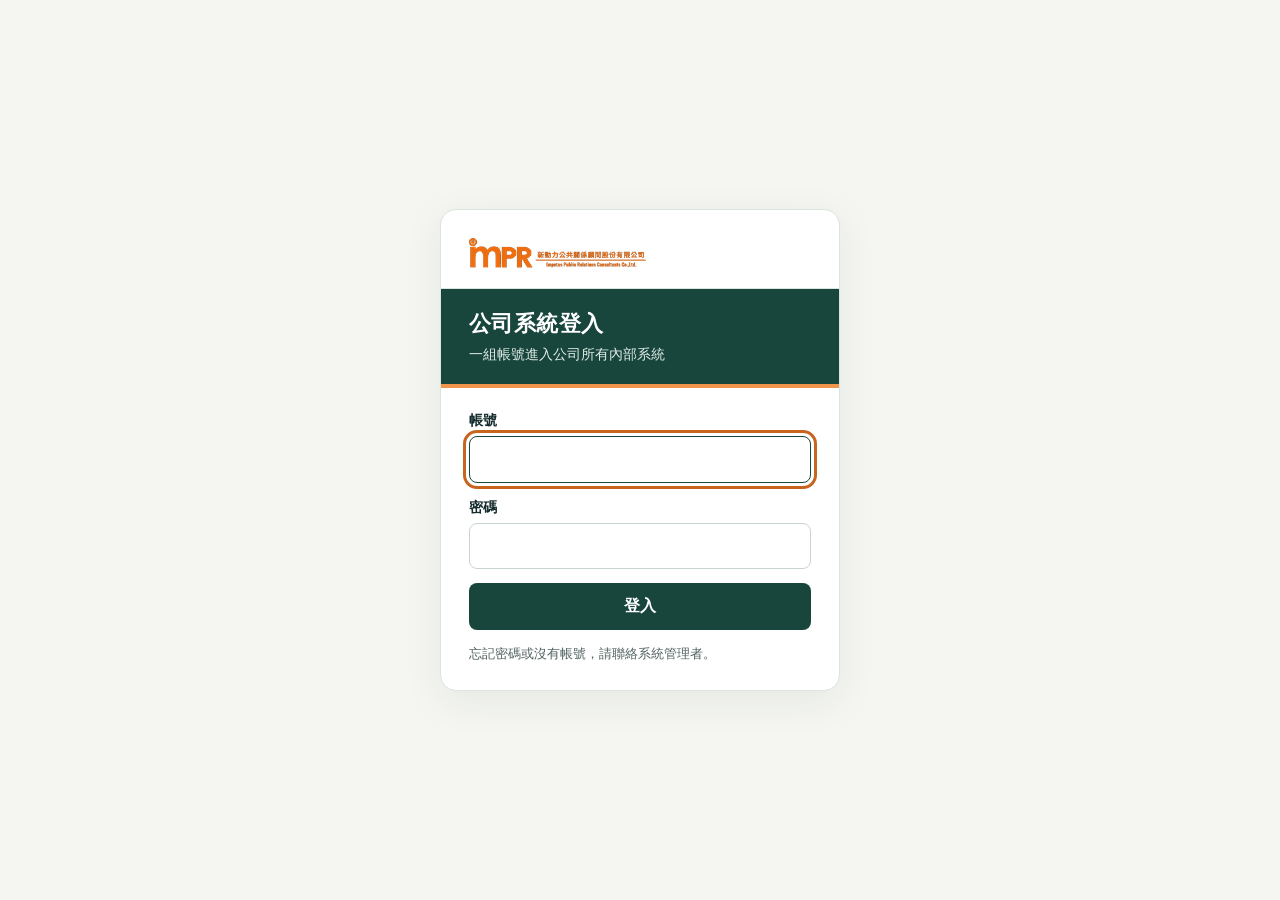
==== admin/index.html @ 90865875 "Add account admin: admin flag, fixed role lists, admin page, portal link Co-Authored-By: Claude Opus" ====
<!doctype html>
<html lang="zh-Hant">
<head>
<meta charset="utf-8">
<meta name="viewport" content="width=device-width, initial-scale=1">
<meta name="robots" content="noindex">
<title>帳號管理｜imPR 新動力公關</title>
<!-- 這頁可以設定密碼與權限：只允許本站程式、只連線到帳號中心，與登入頁相同。 -->
<meta http-equiv="Content-Security-Policy" content="default-src 'none'; script-src 'self' 'unsafe-inline'; style-src 'unsafe-inline'; img-src 'self'; connect-src https://script.google.com https://script.googleusercontent.com; form-action 'none'; base-uri 'none'">
<style>
  :root {
    color-scheme: light;
    --ink:#152b2d; --muted:#506260; --line:#dce4df; --paper:#f5f6f2; --white:#fff;
    --accent:#f2954a; --green:#18463d; --danger:#a12f21; --soft:#edf5f0;
    font-family:"Noto Sans TC","PingFang TC","Microsoft JhengHei",system-ui,sans-serif;
  }
  * { box-sizing:border-box }
  body { margin:0; background:var(--paper); color:var(--ink); line-height:1.55 }
  a { color:inherit; text-decoration:none }
  button,input,select { font:inherit }
  button { cursor:pointer }
  :focus-visible { outline:3px solid #c7651f; outline-offset:3px }
  [hidden] { display:none !important }
  .wrap { width:min(1120px,calc(100% - 64px)); margin-inline:auto }
  .top { background:#fff; border-bottom:1px solid var(--line) }
  .top .wrap { min-height:72px; display:flex; align-items:center; justify-content:space-between; gap:18px }
  .logo { width:185px; height:auto; display:block }
  .top-links { display:flex; align-items:center; gap:16px }
  .top-links a,.top-links button { color:var(--green); font-weight:700; font-size:.85rem; border:0; background:none; padding:8px 0; white-space:nowrap }
  .top-links a:hover,.top-links button:hover { text-decoration:underline }
  .viewer { font-size:.85rem; font-weight:700; white-space:nowrap }
  .hero { margin-top:24px; border-radius:16px; padding:22px 26px; background:var(--green); color:#fff; border-bottom:4px solid var(--accent); display:flex; justify-content:space-between; align-items:flex-end; gap:16px; flex-wrap:wrap }
  h1 { margin:0; font-size:1.7rem; font-weight:850; letter-spacing:.02em }
  .hero p { margin:4px 0 0; color:#e0ece6; font-size:.88rem }
  .btn { border:1px solid #c7ded4; color:#1b473c; background:var(--soft); border-radius:8px; padding:8px 14px; font-weight:750; font-size:.88rem }
  .btn:hover { background:#dfede5 }
  .btn.primary { border-color:var(--green); background:var(--green); color:#fff }
  .btn.primary:hover { background:#10352e }
  .btn.light { background:#fff; border-color:#fff; color:var(--green) }
  .btn:disabled { opacity:.6; cursor:progress }
  .toolbar { display:flex; gap:10px; align-items:center; flex-wrap:wrap; margin:18px 0 12px }
  .toolbar input { flex:1; min-width:200px; border:1px solid var(--line); background:#fff; border-radius:8px; padding:9px 12px }
  .seg { display:flex; gap:4px }
  .seg button { border:1px solid transparent; background:transparent; color:#435653; border-radius:999px; padding:6px 13px; font-size:.86rem; font-weight:700 }
  .seg button[aria-pressed="true"] { color:#fff; background:var(--green) }
  .count { color:var(--muted); font-size:.83rem; margin-left:auto }
  .table { background:#fff; border:1px solid var(--line); border-radius:12px; overflow:hidden; margin-bottom:28px }
  table { width:100%; border-collapse:collapse; font-size:.88rem }
  th { text-align:left; font-size:.76rem; color:var(--muted); font-weight:700; letter-spacing:.03em; padding:10px 14px; background:#f8f9f6; border-bottom:1px solid var(--line) }
  td { padding:11px 14px; border-bottom:1px solid #edf1ee; vertical-align:top }
  tbody tr:last-child td { border-bottom:0 }
  tbody tr { cursor:pointer }
  tbody tr:hover { background:#f8faf8 }
  tbody tr.off { color:#8a9a96 }
  .acc b { display:block; font-weight:750 }
  .acc small { display:block; color:var(--muted); font-size:.78rem; word-break:break-all }
  .chips { display:flex; flex-wrap:wrap; gap:4px }
  .chip { border-radius:999px; padding:0 8px; font-size:.74rem; background:var(--soft); color:var(--green); white-space:nowrap }
  .chip.admin { background:#fff0df; color:#7c3e15; font-weight:700 }
  .chip.none { background:transparent; color:#8a9a96; padding:0 }
  .state { font-size:.76rem; font-weight:700; white-space:nowrap }
  .state.on { color:var(--green) }
  .state.off { color:#8a9a96 }
  .empty { padding:28px; text-align:center; color:var(--muted) }
  .notice { margin:40px auto; max-width:440px; text-align:center; background:#fff; border:1px solid var(--line); border-radius:14px; padding:28px }
  .notice p { margin:0 0 14px; color:var(--muted) }
  dialog { width:min(620px,calc(100% - 24px)); max-height:calc(100vh - 32px); padding:0; border:1px solid var(--line); border-radius:14px; color:var(--ink); box-shadow:0 16px 72px #102e2935 }
  dialog::backdrop { background:#10282388 }
  .dlg-head { padding:18px 22px 12px; border-bottom:1px solid var(--line); display:flex; justify-content:space-between; align-items:center; gap:10px }
  .dlg-head h2 { margin:0; font-size:1.15rem }
  .dlg-body { padding:16px 22px; display:grid; gap:14px }
  .dlg-foot { padding:12px 22px 18px; display:flex; justify-content:flex-end; gap:10px; border-top:1px solid var(--line) }
  .grid2 { display:grid; grid-template-columns:1fr 1fr; gap:12px }
  label { display:block; font-weight:700; font-size:.82rem; margin-bottom:4px }
  .field input,.field select { width:100%; border:1px solid #c9d4cd; background:#fff; color:var(--ink); border-radius:8px; padding:8px 10px }
  .field input[readonly] { background:#f3f5f2; color:var(--muted) }
  .hint { color:var(--muted); font-size:.76rem; margin:3px 0 0 }
  .checks { display:flex; gap:22px; flex-wrap:wrap }
  .checks label { display:flex; align-items:center; gap:7px; font-weight:700; margin:0 }
  .checks input { width:17px; height:17px; accent-color:var(--green) }
  fieldset { border:1px solid var(--line); border-radius:10px; padding:10px 14px 14px; margin:0 }
  legend { font-weight:800; font-size:.86rem; padding:0 6px }
  .roles { display:grid; grid-template-columns:1fr 1fr; gap:10px 14px }
  .pw-row { display:flex; gap:8px }
  .pw-row input { flex:1 }
  .msg { margin:0; font-size:.85rem; color:var(--danger) }
  .msg.ok { color:var(--green) }
  .msg:empty { display:none }
  .x { border:0; background:none; font-size:1.3rem; line-height:1; color:var(--muted); padding:4px 8px }
  .toast { position:fixed; left:50%; bottom:24px; transform:translateX(-50%); background:var(--green); color:#fff; padding:10px 18px; border-radius:10px; font-size:.88rem; box-shadow:0 8px 30px #0003 }
  @media(max-width:760px) {
    .wrap { width:calc(100% - 28px) }
    .top .wrap { min-height:60px }
    .logo { width:120px }
    .top-links { gap:12px }
    .top-links .portal-link { display:none }
    .hero { margin-top:14px; padding:18px }
    .hide-sm { display:none }
    td,th { padding:10px }
    .grid2,.roles { grid-template-columns:1fr }
  }
</style>
</head>
<body>
<header class="top">
  <div class="wrap">
    <a href="../portal/"><img class="logo" src="../sso/logo.png" width="300" height="60" alt="imPR 新動力公關"></a>
    <div class="top-links">
      <span class="viewer" id="viewer"></span>
      <a class="portal-link" href="../portal/">系統入口</a>
      <button type="button" id="logout">登出</button>
    </div>
  </div>
</header>

<main class="wrap">
  <section class="hero">
    <div>
      <h1>帳號管理</h1>
      <p>新增同仁、設定各系統權限、停用帳號或重設密碼。</p>
    </div>
    <button class="btn light" type="button" id="add" hidden>＋ 新增帳號</button>
  </section>

  <div id="denied" class="notice" hidden>
    <p>只有帳號管理員可以使用這一頁。需要調整帳號或權限，請聯絡系統管理者。</p>
    <a class="btn" href="../portal/">回到系統入口</a>
  </div>

  <div id="content" hidden>
    <div class="toolbar">
      <input id="query" type="search" placeholder="搜尋帳號、姓名、部門、email" aria-label="搜尋帳號">
      <div class="seg" role="group" aria-label="帳號狀態">
        <button type="button" data-filter="active" aria-pressed="true">啟用中</button>
        <button type="button" data-filter="off" aria-pressed="false">已停用</button>
        <button type="button" data-filter="all" aria-pressed="false">全部</button>
      </div>
      <span class="count" id="count" role="status"></span>
    </div>
    <div class="table">
      <table>
        <thead><tr><th>帳號／姓名</th><th class="hide-sm">部門</th><th>系統權限</th><th class="hide-sm">狀態</th></tr></thead>
        <tbody id="rows"><tr><td colspan="4" class="empty">載入中…</td></tr></tbody>
      </table>
    </div>
  </div>
</main>

<dialog id="dlg" aria-labelledby="dlg-title">
  <form id="form" novalidate>
    <div class="dlg-head">
      <h2 id="dlg-title">新增帳號</h2>
      <button class="x" type="button" data-close aria-label="關閉">×</button>
    </div>
    <div class="dlg-body">
      <div class="grid2">
        <div class="field">
          <label for="f-account">帳號</label>
          <input id="f-account" autocomplete="off" autocapitalize="none" spellcheck="false" required>
          <p class="hint" id="account-hint">2–32 個英文小寫、數字或 . _ -，建立後不能修改</p>
        </div>
        <div class="field">
          <label for="f-name">姓名</label>
          <input id="f-name" autocomplete="off" required>
        </div>
        <div class="field">
          <label for="f-email">Email</label>
          <input id="f-email" type="email" autocomplete="off">
          <p class="hint">要和各系統填的負責人 email 相同，工作台才找得到待辦</p>
        </div>
        <div class="field">
          <label for="f-dept">部門</label>
          <input id="f-dept" autocomplete="off">
        </div>
      </div>
      <div class="field">
        <label for="f-note">備註</label>
        <input id="f-note" autocomplete="off">
      </div>
      <div class="checks">
        <label><input type="checkbox" id="f-active"> 啟用（可以登入）</label>
        <label><input type="checkbox" id="f-admin"> 帳號管理員</label>
      </div>
      <fieldset>
        <legend>系統權限</legend>
        <div class="roles" id="roles"></div>
        <p class="hint">選「無權限」的系統，入口網站不會列出。</p>
      </fieldset>
      <div class="field" id="new-pw">
        <label for="f-password">初始密碼</label>
        <div class="pw-row">
          <input id="f-password" autocomplete="new-password" minlength="6">
          <button class="btn" type="button" data-generate="f-password">產生</button>
        </div>
        <p class="hint">至少 6 個字元。請私下告訴同仁，並提醒登入後到「變更密碼」改掉。</p>
      </div>
      <p class="msg" id="form-msg" role="alert"></p>
    </div>
    <div class="dlg-foot">
      <button class="btn" type="button" data-close>取消</button>
      <button class="btn primary" type="submit" id="save">儲存</button>
    </div>
  </form>
  <form id="reset-form" novalidate hidden>
    <div class="dlg-body" style="border-top:1px solid var(--line)">
      <div class="field">
        <label for="f-reset">重設密碼</label>
        <div class="pw-row">
          <input id="f-reset" autocomplete="new-password" minlength="6" placeholder="輸入或產生新密碼">
          <button class="btn" type="button" data-generate="f-reset">產生</button>
          <button class="btn primary" type="submit" id="reset-btn">重設</button>
        </div>
        <p class="hint">同仁忘記密碼或被鎖定時使用；重設後會一併解除鎖定。</p>
      </div>
      <p class="msg" id="reset-msg" role="alert"></p>
    </div>
  </form>
</dialog>

<div class="toast" id="toast" role="status" hidden></div>

<script src="../sso/sso.js"></script>
<script>
(function () {
  const viewer = ImprSSO.requireLogin();
  if (!viewer) return;
  const $ = id => document.getElementById(id);
  let accounts = [];
  let systems = [];
  let filter = 'active';
  let editing = null;

  $('viewer').textContent = viewer.name;
  $('logout').addEventListener('click', () => ImprSSO.logout());

  function el(tag, className, text) {
    const node = document.createElement(tag);
    if (className) node.className = className;
    if (text != null) node.textContent = text;
    return node;
  }

  function toast(text) {
    const t = $('toast');
    t.textContent = text;
    t.hidden = false;
    clearTimeout(toast.timer);
    toast.timer = setTimeout(() => { t.hidden = true; }, 2600);
  }

  function handleAuthError(error) {
    if (error.code === 'TOKEN' || error.code === 'DISABLED') { ImprSSO.logout(); return true; }
    if (error.code === 'FORBIDDEN') { showDenied(); return true; }
    return false;
  }

  function showDenied() {
    $('content').hidden = true;
    $('add').hidden = true;
    $('denied').hidden = false;
  }

  async function load() {
    try {
      const data = await ImprSSO.request('admin.list');
      accounts = data.accounts;
      systems = data.systems;
      $('content').hidden = false;
      $('add').hidden = false;
      render();
    } catch (error) {
      if (handleAuthError(error)) return;
      $('content').hidden = false;
      $('rows').replaceChildren(rowMessage('無法載入帳號：' + error.message));
    }
  }

  function rowMessage(text) {
    const tr = el('tr');
    const td = el('td', 'empty', text);
    td.colSpan = 4;
    tr.append(td);
    return tr;
  }

  function systemName(id) {
    const s = systems.find(x => x.id === id);
    return s ? s.name : id;
  }

  function render() {
    const words = $('query').value.trim().toLowerCase().split(/\s+/).filter(Boolean);
    const list = accounts.filter(a => {
      if (filter === 'active' && !a.active) return false;
      if (filter === 'off' && a.active) return false;
      const text = [a.account, a.name, a.dept, a.email, a.note].join(' ').toLowerCase();
      return words.every(w => text.includes(w));
    });
    $('count').textContent = list.length + ' 個帳號';
    if (!list.length) {
      $('rows').replaceChildren(rowMessage(accounts.length ? '沒有符合的帳號' : '還沒有帳號，按「新增帳號」建立第一個'));
      return;
    }
    $('rows').replaceChildren(...list.map(a => {
      const tr = el('tr', a.active ? '' : 'off');
      tr.tabIndex = 0;
      const acc = el('td', 'acc');
      acc.append(el('b', null, a.name), el('small', null, a.account + (a.email ? '・' + a.email : '')));
      const chips = el('div', 'chips');
      if (a.admin) chips.append(el('span', 'chip admin', '帳號管理員'));
      Object.keys(a.roles).forEach(id => chips.append(el('span', 'chip', systemName(id) + '：' + a.roles[id])));
      if (!a.admin && !Object.keys(a.roles).length) chips.append(el('span', 'chip none', '沒有系統權限'));
      const rolesTd = el('td');
      rolesTd.append(chips);
      const stateTd = el('td', 'hide-sm');
      stateTd.append(el('span', 'state ' + (a.active ? 'on' : 'off'), a.active ? '啟用' : '已停用'));
      tr.append(acc, el('td', 'hide-sm', a.dept || '—'), rolesTd, stateTd);
      tr.addEventListener('click', () => openDialog(a));
      tr.addEventListener('keydown', e => { if (e.key === 'Enter') openDialog(a); });
      return tr;
    }));
  }

  function renderRoleSelects(roles) {
    $('roles').replaceChildren(...systems.map(s => {
      const wrap = el('div', 'field');
      const label = el('label', null, s.name);
      label.htmlFor = 'role-' + s.id;
      const select = el('select');
      select.id = 'role-' + s.id;
      select.dataset.system = s.id;
      select.append(new Option('無權限', ''), ...s.roles.map(r => new Option(r, r)));
      select.value = roles[s.id] || '';
      wrap.append(label, select);
      return wrap;
    }));
  }

  function openDialog(account) {
    editing = account || null;
    const isNew = !editing;
    $('dlg-title').textContent = isNew ? '新增帳號' : '編輯帳號｜' + editing.name;
    $('f-account').value = isNew ? '' : editing.account;
    $('f-account').readOnly = !isNew;
    $('account-hint').hidden = !isNew;
    $('f-name').value = isNew ? '' : editing.name;
    $('f-email').value = isNew ? '' : editing.email;
    $('f-dept').value = isNew ? '' : editing.dept;
    $('f-note').value = isNew ? '' : editing.note;
    $('f-active').checked = isNew ? true : editing.active;
    $('f-admin').checked = isNew ? false : editing.admin;
    // 自己的啟用與管理權限不能在這裡拿掉，帳號中心也會擋；先在畫面上鎖住，免得按了才被拒絕。
    const self = !isNew && editing.account === viewer.account;
    $('f-active').disabled = self;
    $('f-admin').disabled = self;
    renderRoleSelects(isNew ? {} : editing.roles);
    $('new-pw').hidden = !isNew;
    $('f-password').value = '';
    $('reset-form').hidden = isNew;
    $('f-reset').value = '';
    $('form-msg').textContent = '';
    $('reset-msg').textContent = '';
    $('reset-msg').classList.remove('ok');
    $('dlg').showModal();
    (isNew ? $('f-account') : $('f-name')).focus();
  }

  function generatePassword() {
    // 去掉 0/O、1/l/I 這類容易抄錯的字元，同仁照著輸入時才不會打錯。
    const chars = 'abcdefghjkmnpqrstuvwxyzABCDEFGHJKMNPQRSTUVWXYZ23456789';
    const bytes = crypto.getRandomValues(new Uint8Array(10));
    return Array.from(bytes, b => chars[b % chars.length]).join('');
  }

  function busy(button, on) {
    if (!button.dataset.label) button.dataset.label = button.textContent;
    button.disabled = on;
    button.textContent = on ? '處理中…' : button.dataset.label;
  }

  $('form').addEventListener('submit', async (event) => {
    event.preventDefault();
    const isNew = !editing;
    const roles = {};
    $('roles').querySelectorAll('select').forEach(s => { roles[s.dataset.system] = s.value; });
    const account = {
      account: $('f-account').value.trim(),
      name: $('f-name').value.trim(),
      email: $('f-email').value.trim(),
      dept: $('f-dept').value.trim(),
      note: $('f-note').value.trim(),
      active: $('f-active').checked,
      admin: $('f-admin').checked,
      roles,
    };
    if (!account.account || !account.name) { $('form-msg').textContent = '請填帳號與姓名'; return; }
    if (isNew && $('f-password').value.length < 6) { $('form-msg').textContent = '初始密碼至少 6 個字元'; return; }
    $('form-msg').textContent = '';
    busy($('save'), true);
    try {
      const saved = await ImprSSO.request('admin.save', { account, isNew, password: isNew ? $('f-password').value : undefined });
      const i = accounts.findIndex(a => a.account === saved.account);
      if (i === -1) accounts.push(saved); else accounts[i] = saved;
      $('dlg').close();
      render();
      toast((isNew ? '已新增 ' : '已更新 ') + saved.name);
    } catch (error) {
      if (!handleAuthError(error)) $('form-msg').textContent = error.message;
    } finally {
      busy($('save'), false);
    }
  });

  $('reset-form').addEventListener('submit', async (event) => {
    event.preventDefault();
    const msg = $('reset-msg');
    msg.classList.remove('ok');
    const password = $('f-reset').value;
    if (password.length < 6) { msg.textContent = '新密碼至少 6 個字元'; return; }
    busy($('reset-btn'), true);
    try {
      await ImprSSO.request('admin.resetPassword', { account: editing.account, password });
      msg.classList.add('ok');
      msg.textContent = '已重設。請私下把新密碼告訴 ' + editing.name + '，並提醒登入後改掉。';
    } catch (error) {
      if (!handleAuthError(error)) msg.textContent = error.message;
    } finally {
      busy($('reset-btn'), false);
    }
  });

  document.querySelectorAll('[data-generate]').forEach(b => b.addEventListener('click', () => {
    $(b.dataset.generate).value = generatePassword();
  }));
  document.querySelectorAll('[data-close]').forEach(b => b.addEventListener('click', () => $('dlg').close()));
  $('add').addEventListener('click', () => openDialog(null));
  $('query').addEventListener('input', render);
  document.querySelectorAll('[data-filter]').forEach(b => b.addEventListener('click', () => {
    filter = b.dataset.filter;
    document.querySelectorAll('[data-filter]').forEach(x => x.setAttribute('aria-pressed', String(x === b)));
    render();
  }));

  if (!viewer.admin) showDenied();
  else load();
})();
</script>
</body>
</html>
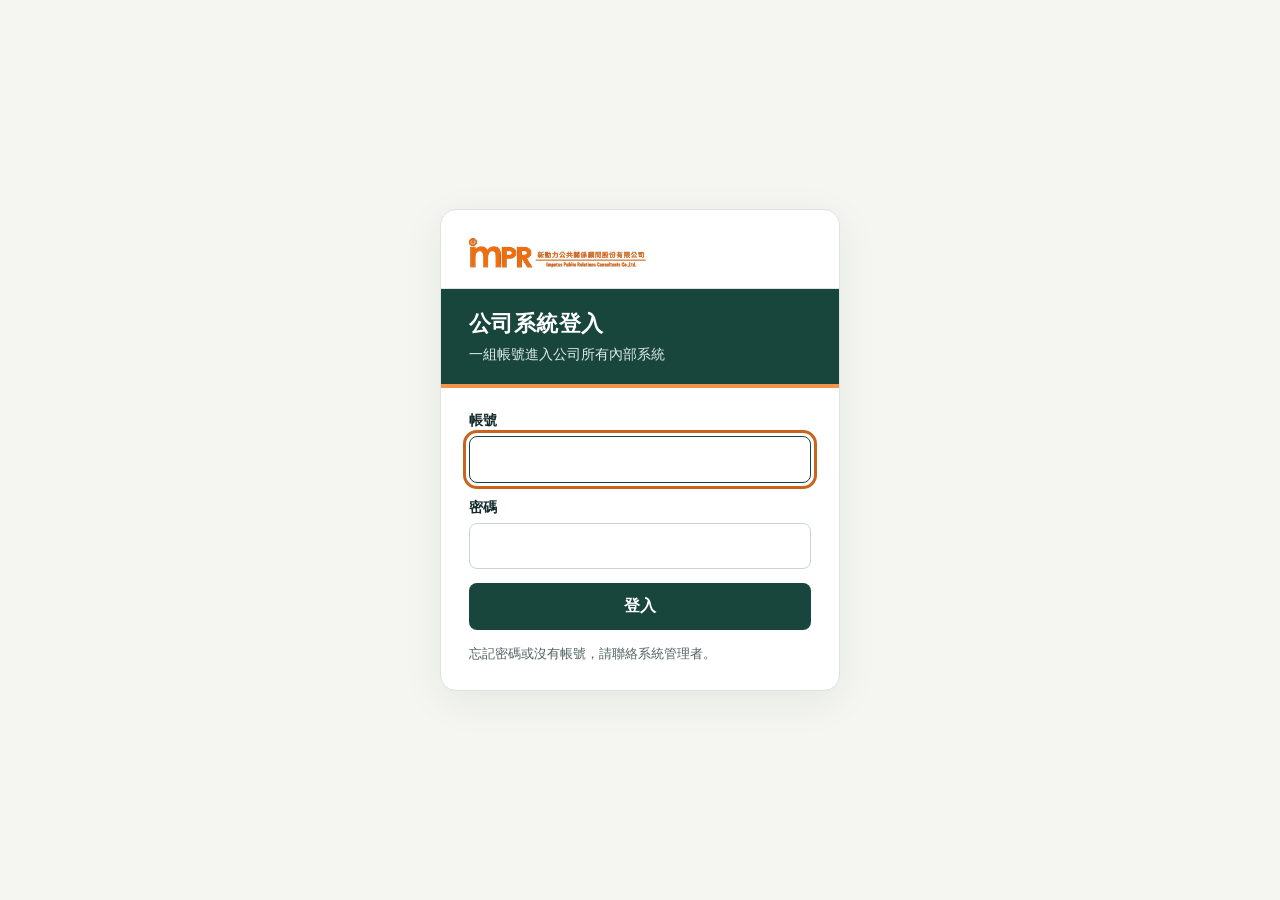
==== commit eee03621: "Restrict dispatch accounts to the dispatch system Co-Authored-By: Claude Opus 5.5 <noreply@anthropic" ====
--- a/admin/index.html
+++ b/admin/index.html
@@ -58,6 +58,7 @@
   .chip { border-radius:999px; padding:0 8px; font-size:.74rem; background:var(--soft); color:var(--green); white-space:nowrap }
   .chip.admin { background:#fff0df; color:#7c3e15; font-weight:700 }
   .chip.none { background:transparent; color:#8a9a96; padding:0 }
+  .chip.dispatch { background:#e8eef9; color:#2a4a86; font-weight:700 }
   .state { font-size:.76rem; font-weight:700; white-space:nowrap }
   .state.on { color:var(--green) }
   .state.off { color:#8a9a96 }
@@ -172,6 +173,11 @@
           <label for="f-dept">部門</label>
           <input id="f-dept" autocomplete="off">
         </div>
+        <div class="field">
+          <label for="f-type">帳號類型</label>
+          <select id="f-type"><option value="正職">正職</option><option value="派遣">派遣</option></select>
+          <p class="hint">派遣人員只能使用派遣人員勤務，其他系統一律不能進入</p>
+        </div>
       </div>
       <div class="field">
         <label for="f-note">備註</label>
@@ -227,6 +233,7 @@
   const $ = id => document.getElementById(id);
   let accounts = [];
   let systems = [];
+  let dispatchSystems = [];
   let filter = 'active';
   let editing = null;
 
@@ -265,6 +272,7 @@
       const data = await ImprSSO.request('admin.list');
       accounts = data.accounts;
       systems = data.systems;
+      dispatchSystems = data.dispatchSystems || [];
       $('content').hidden = false;
       $('add').hidden = false;
       render();
@@ -307,6 +315,7 @@
       const acc = el('td', 'acc');
       acc.append(el('b', null, a.name), el('small', null, a.account + (a.email ? '・' + a.email : '')));
       const chips = el('div', 'chips');
+      if (a.type === '派遣') chips.append(el('span', 'chip dispatch', '派遣'));
       if (a.admin) chips.append(el('span', 'chip admin', '帳號管理員'));
       Object.keys(a.roles).forEach(id => chips.append(el('span', 'chip', systemName(id) + '：' + a.roles[id])));
       if (!a.admin && !Object.keys(a.roles).length) chips.append(el('span', 'chip none', '沒有系統權限'));
@@ -349,11 +358,14 @@
     $('f-note').value = isNew ? '' : editing.note;
     $('f-active').checked = isNew ? true : editing.active;
     $('f-admin').checked = isNew ? false : editing.admin;
+    $('f-type').value = isNew ? '正職' : (editing.type || '正職');
     // 自己的啟用與管理權限不能在這裡拿掉，帳號中心也會擋；先在畫面上鎖住，免得按了才被拒絕。
     const self = !isNew && editing.account === viewer.account;
     $('f-active').disabled = self;
     $('f-admin').disabled = self;
     renderRoleSelects(isNew ? {} : editing.roles);
+    $('f-type').disabled = self;
+    applyType();
     $('new-pw').hidden = !isNew;
     $('f-password').value = '';
     $('reset-form').hidden = isNew;
@@ -363,6 +375,18 @@
     $('reset-msg').classList.remove('ok');
     $('dlg').showModal();
     (isNew ? $('f-account') : $('f-name')).focus();
+  }
+
+  // 派遣帳號：其他系統的權限和帳號管理員鎖住並清空，畫面就和帳號中心的限制一致。
+  function applyType() {
+    const dispatch = $('f-type').value === '派遣';
+    $('roles').querySelectorAll('select').forEach(sel => {
+      const locked = dispatch && !dispatchSystems.includes(sel.dataset.system);
+      if (locked) sel.value = '';
+      sel.disabled = locked;
+    });
+    if (dispatch) $('f-admin').checked = false;
+    $('f-admin').disabled = dispatch || (editing && editing.account === viewer.account);
   }
 
   function generatePassword() {
@@ -388,6 +412,7 @@
       name: $('f-name').value.trim(),
       email: $('f-email').value.trim(),
       dept: $('f-dept').value.trim(),
+      type: $('f-type').value,
       note: $('f-note').value.trim(),
       active: $('f-active').checked,
       admin: $('f-admin').checked,
@@ -434,6 +459,7 @@
   }));
   document.querySelectorAll('[data-close]').forEach(b => b.addEventListener('click', () => $('dlg').close()));
   $('add').addEventListener('click', () => openDialog(null));
+  $('f-type').addEventListener('change', applyType);
   $('query').addEventListener('input', render);
   document.querySelectorAll('[data-filter]').forEach(b => b.addEventListener('click', () => {
     filter = b.dataset.filter;
